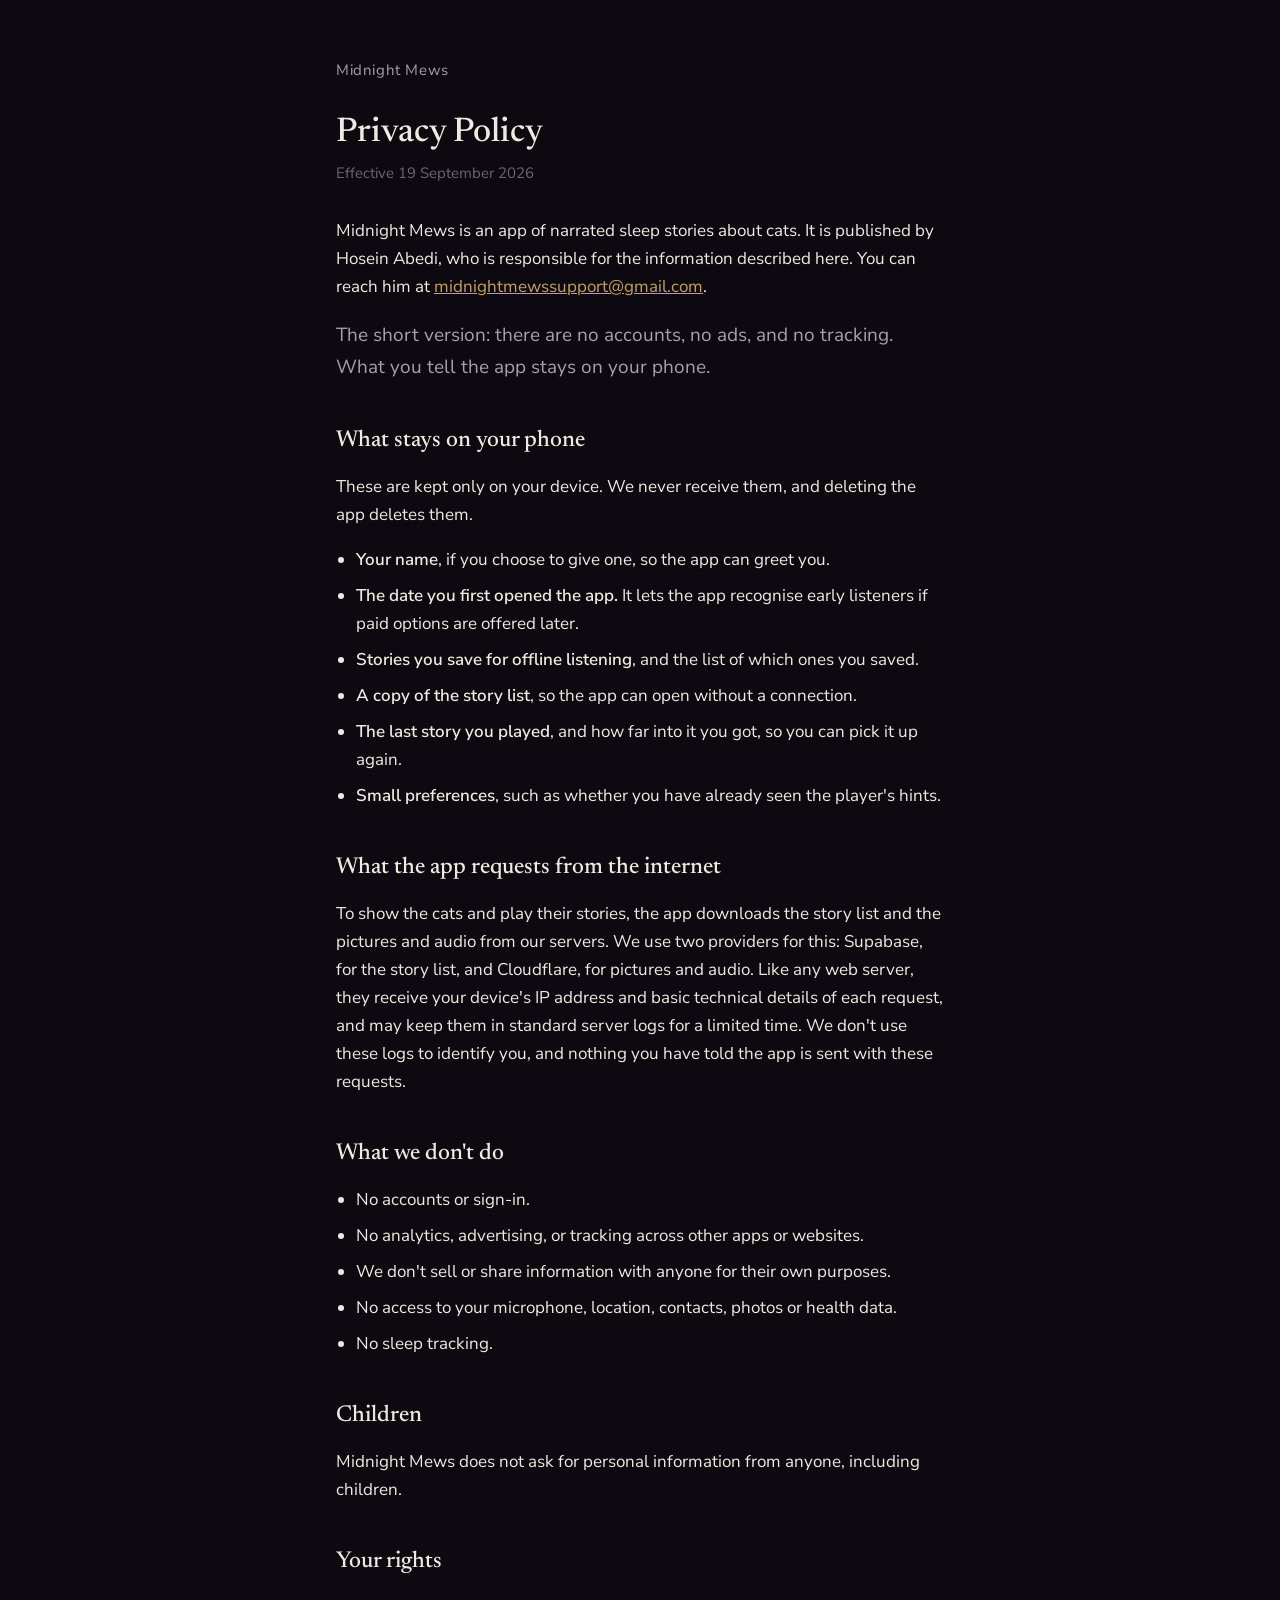
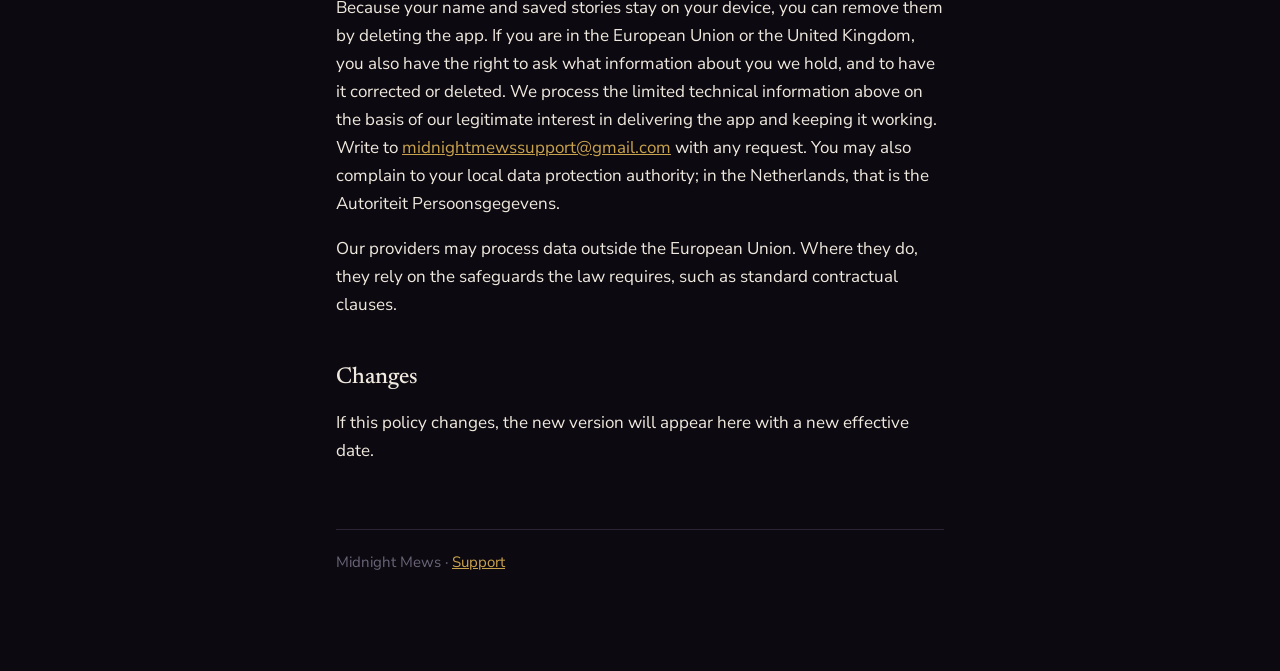
==== privacy/index.html @ be52fdb0 "Publish from midnightmeows 26b1bc2" ====
<!doctype html>
<html lang="en">
<head>
<meta charset="utf-8">
<meta name="viewport" content="width=device-width, initial-scale=1">
<title>Privacy Policy · Midnight Mews</title>
<link rel="stylesheet" href="/assets/fonts.css">
<meta name="description" content="What the Midnight Mews app keeps, what it requests, and what it never does.">
<meta name="color-scheme" content="dark">
<style>
  /* Tokens mirror lib/core/theme/colors.dart. Dark only, like the app. */
  :root {
    --bg: #0C0A10; --sheet: #171420; --hairline: #2A2434;
    --text: #F0E9DF; --dim: #A79FB0; --faint: #6B6478; --accent: #C9A24E;
  }
  * { box-sizing: border-box; }
  html { -webkit-text-size-adjust: 100%; }
  body {
    margin: 0; background: var(--bg); color: var(--text);
    font: 400 17px/1.65 "Nunito Sans", system-ui, sans-serif;
  }
  main { max-width: 640px; margin: 0 auto; padding: 56px 16px 96px; }
  .mark { color: var(--dim); text-decoration: none; font-size: 15px; letter-spacing: .04em; }
  h1, h2 { font-family: "Newsreader", Georgia, serif; font-weight: 500; line-height: 1.25; }
  h1 { font-size: 34px; margin: 28px 0 6px; }
  h2 { font-size: 23px; margin: 44px 0 10px; }
  p, li { color: var(--text); }
  .meta { color: var(--faint); font-size: 15px; margin: 0 0 32px; }
  .lede { color: var(--dim); font-size: 19px; }
  ul { padding-left: 20px; }
  li { margin: 8px 0; }
  li strong { font-weight: 600; }
  a { color: var(--accent); }
  footer { margin-top: 64px; padding-top: 20px; border-top: 1px solid var(--hairline); color: var(--faint); font-size: 15px; }
</style>
</head>
<body>
<main>
  <a class="mark" href="/">Midnight Mews</a>
  <h1>Privacy Policy</h1>
  <p class="meta">Effective 19 September 2026</p>

  <p>Midnight Mews is an app of narrated sleep stories about cats. It is published by Hosein Abedi, who is responsible for the information described here. You can reach him at <a href="mailto:midnightmewssupport@gmail.com">midnightmewssupport@gmail.com</a>.</p>
  <p class="lede">The short version: there are no accounts, no ads, and no tracking. What you tell the app stays on your phone.</p>

  <h2>What stays on your phone</h2>
  <p>These are kept only on your device. We never receive them, and deleting the app deletes them.</p>
  <ul>
    <li><strong>Your name</strong>, if you choose to give one, so the app can greet you.</li>
    <li><strong>The date you first opened the app.</strong> It lets the app recognise early listeners if paid options are offered later.</li>
    <li><strong>Stories you save for offline listening</strong>, and the list of which ones you saved.</li>
    <li><strong>A copy of the story list</strong>, so the app can open without a connection.</li>
    <li><strong>The last story you played</strong>, and how far into it you got, so you can pick it up again.</li>
    <li><strong>Small preferences</strong>, such as whether you have already seen the player's hints.</li>
  </ul>

  <h2>What the app requests from the internet</h2>
  <p>To show the cats and play their stories, the app downloads the story list and the pictures and audio from our servers. We use two providers for this: Supabase, for the story list, and Cloudflare, for pictures and audio. Like any web server, they receive your device's IP address and basic technical details of each request, and may keep them in standard server logs for a limited time. We don't use these logs to identify you, and nothing you have told the app is sent with these requests.</p>

  <h2>What we don't do</h2>
  <ul>
    <li>No accounts or sign-in.</li>
    <li>No analytics, advertising, or tracking across other apps or websites.</li>
    <li>We don't sell or share information with anyone for their own purposes.</li>
    <li>No access to your microphone, location, contacts, photos or health data.</li>
    <li>No sleep tracking.</li>
  </ul>

  <h2>Children</h2>
  <p>Midnight Mews does not ask for personal information from anyone, including children.</p>

  <h2>Your rights</h2>
  <p>Because your name and saved stories stay on your device, you can remove them by deleting the app. If you are in the European Union or the United Kingdom, you also have the right to ask what information about you we hold, and to have it corrected or deleted. We process the limited technical information above on the basis of our legitimate interest in delivering the app and keeping it working. Write to <a href="mailto:midnightmewssupport@gmail.com">midnightmewssupport@gmail.com</a> with any request. You may also complain to your local data protection authority; in the Netherlands, that is the Autoriteit Persoonsgegevens.</p>
  <p>Our providers may process data outside the European Union. Where they do, they rely on the safeguards the law requires, such as standard contractual clauses.</p>

  <h2>Changes</h2>
  <p>If this policy changes, the new version will appear here with a new effective date.</p>

  <footer>Midnight Mews · <a href="/support/">Support</a></footer>
</main>
</body>
</html>
---- assets/fonts.css ----
/* Self-hosted fonts for the support and privacy pages on midnightmeows.app.
   publish-site.sh swaps the Google Fonts link for this file, so the domain
   makes no third-party requests. */
@font-face {
  font-family: "Newsreader"; src: url("fonts/Newsreader.woff2") format("woff2");
  font-weight: 200 800; font-style: normal; font-display: swap;
}
@font-face {
  font-family: "Nunito Sans"; src: url("fonts/NunitoSans.woff2") format("woff2");
  font-weight: 200 1000; font-style: normal; font-display: swap;
}
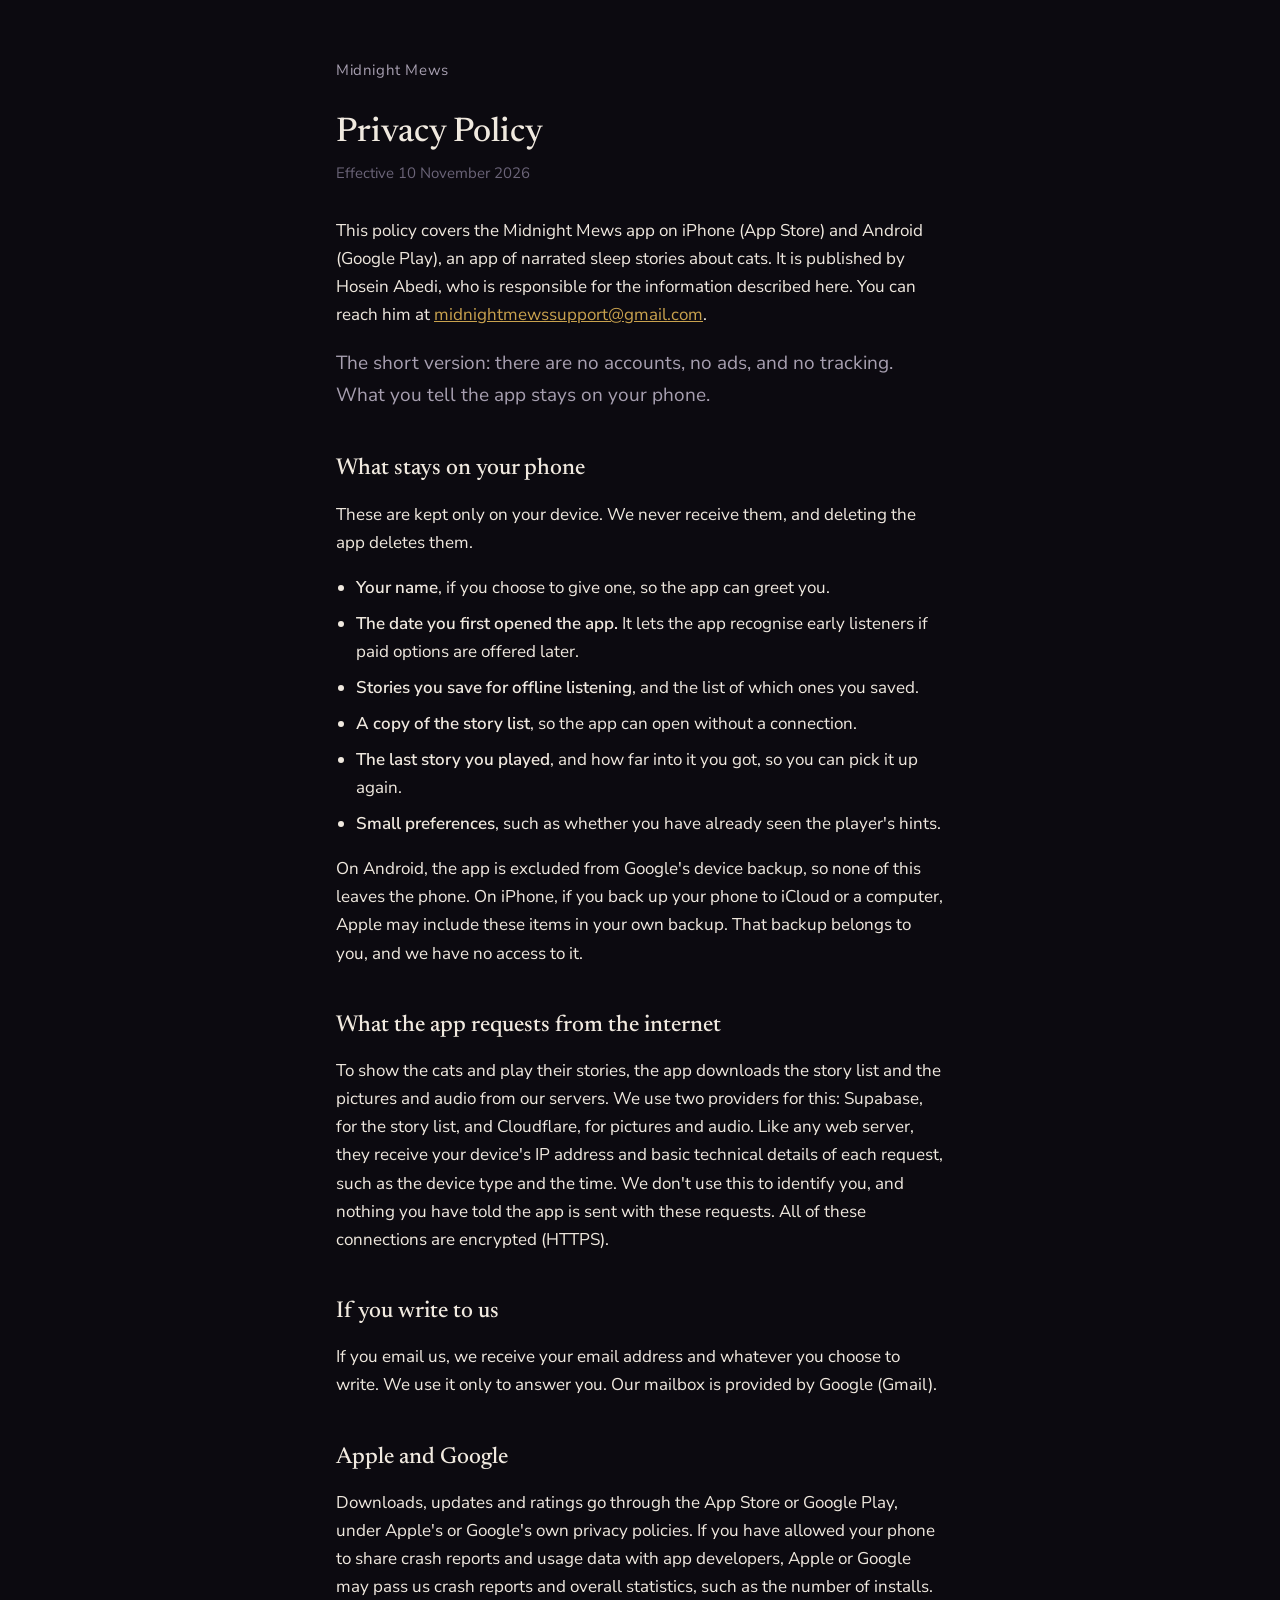
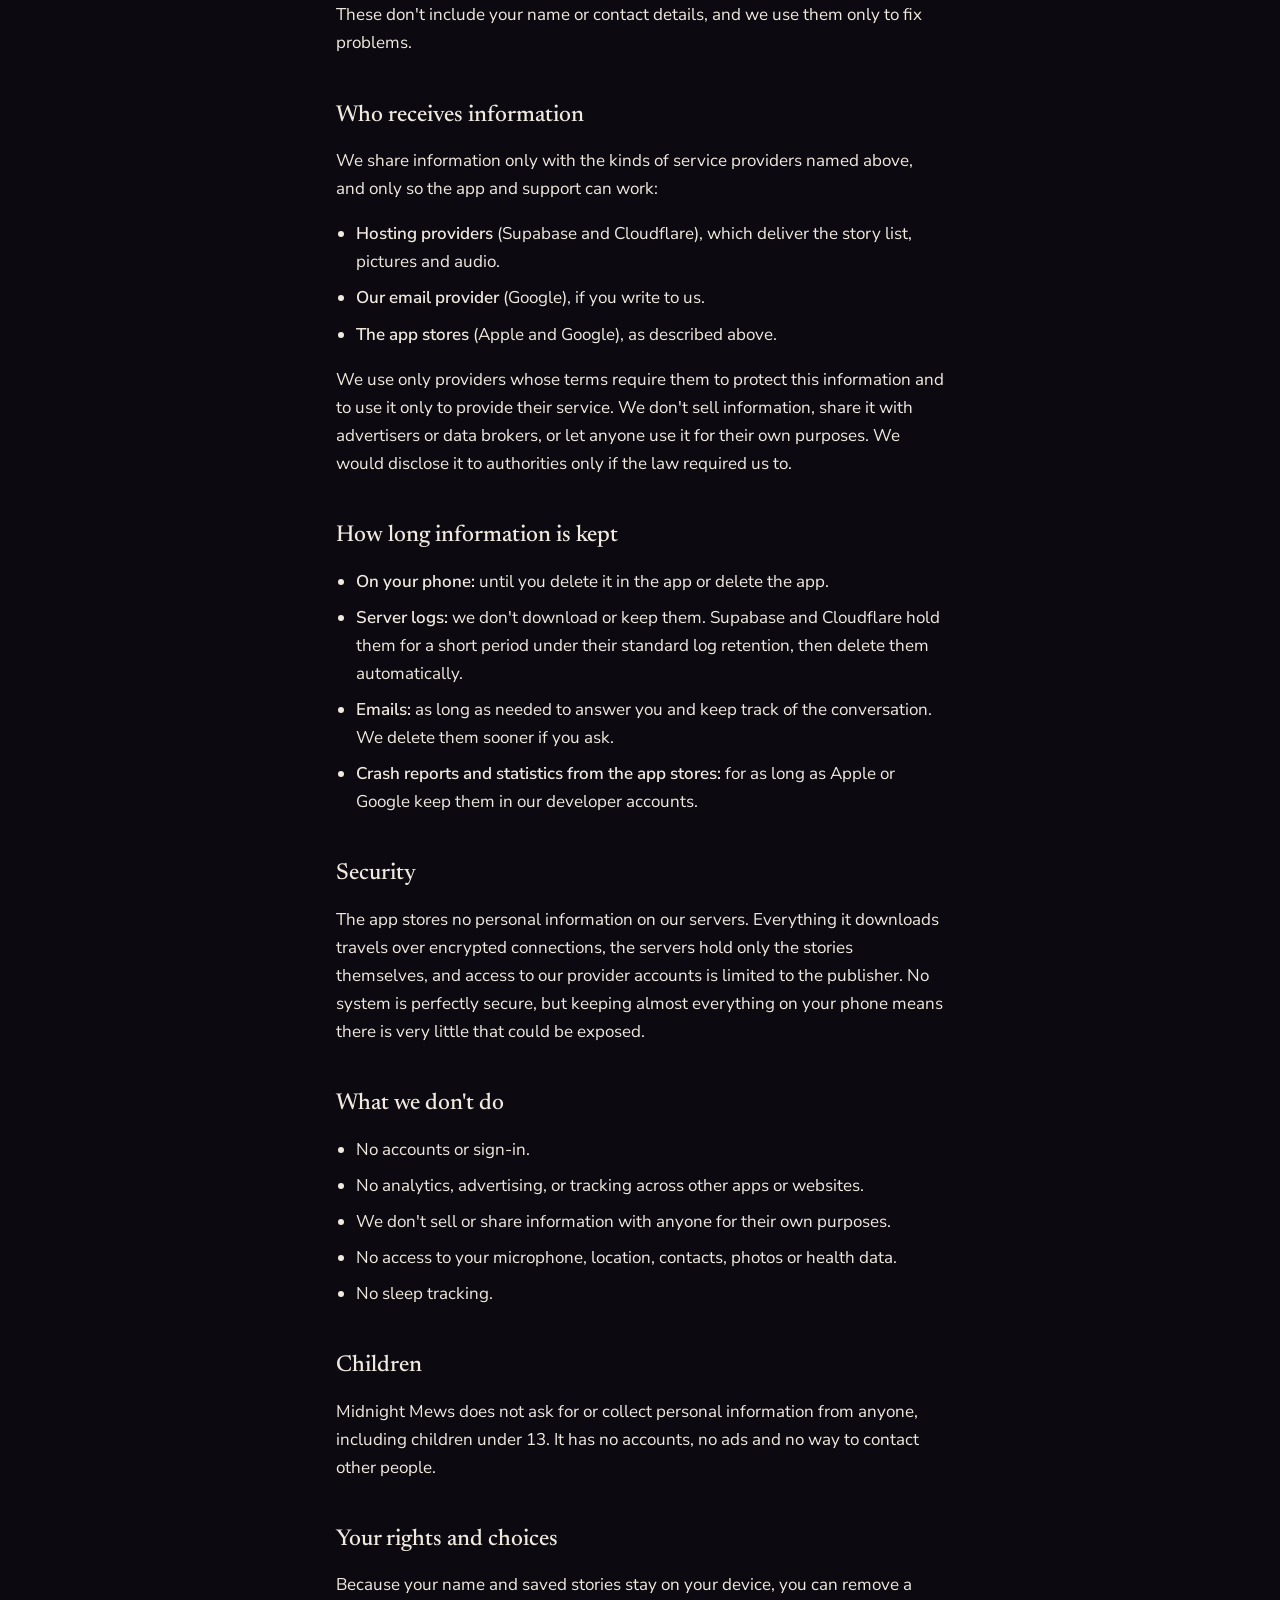
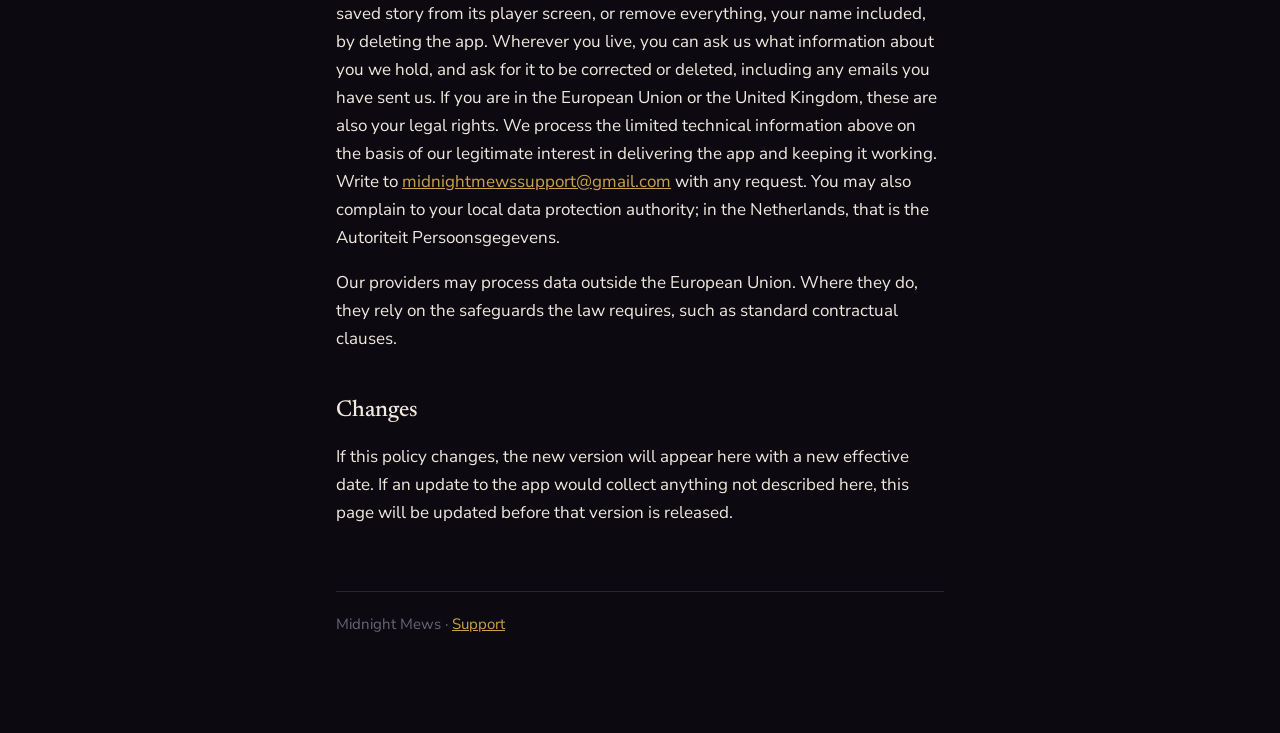
==== commit c48eb32f: "Publish from midnightmeows 15aded6" ====
--- a/privacy/index.html
+++ b/privacy/index.html
@@ -38,9 +38,9 @@
 <main>
   <a class="mark" href="/">Midnight Mews</a>
   <h1>Privacy Policy</h1>
-  <p class="meta">Effective 19 September 2026</p>
+  <p class="meta">Effective 10 November 2026</p>
 
-  <p>Midnight Mews is an app of narrated sleep stories about cats. It is published by Hosein Abedi, who is responsible for the information described here. You can reach him at <a href="mailto:midnightmewssupport@gmail.com">midnightmewssupport@gmail.com</a>.</p>
+  <p>This policy covers the Midnight Mews app on iPhone (App Store) and Android (Google Play), an app of narrated sleep stories about cats. It is published by Hosein Abedi, who is responsible for the information described here. You can reach him at <a href="mailto:midnightmewssupport@gmail.com">midnightmewssupport@gmail.com</a>.</p>
   <p class="lede">The short version: there are no accounts, no ads, and no tracking. What you tell the app stays on your phone.</p>
 
   <h2>What stays on your phone</h2>
@@ -53,9 +53,36 @@
     <li><strong>The last story you played</strong>, and how far into it you got, so you can pick it up again.</li>
     <li><strong>Small preferences</strong>, such as whether you have already seen the player's hints.</li>
   </ul>
+  <p>On Android, the app is excluded from Google's device backup, so none of this leaves the phone. On iPhone, if you back up your phone to iCloud or a computer, Apple may include these items in your own backup. That backup belongs to you, and we have no access to it.</p>
 
   <h2>What the app requests from the internet</h2>
-  <p>To show the cats and play their stories, the app downloads the story list and the pictures and audio from our servers. We use two providers for this: Supabase, for the story list, and Cloudflare, for pictures and audio. Like any web server, they receive your device's IP address and basic technical details of each request, and may keep them in standard server logs for a limited time. We don't use these logs to identify you, and nothing you have told the app is sent with these requests.</p>
+  <p>To show the cats and play their stories, the app downloads the story list and the pictures and audio from our servers. We use two providers for this: Supabase, for the story list, and Cloudflare, for pictures and audio. Like any web server, they receive your device's IP address and basic technical details of each request, such as the device type and the time. We don't use this to identify you, and nothing you have told the app is sent with these requests. All of these connections are encrypted (HTTPS).</p>
+
+  <h2>If you write to us</h2>
+  <p>If you email us, we receive your email address and whatever you choose to write. We use it only to answer you. Our mailbox is provided by Google (Gmail).</p>
+
+  <h2>Apple and Google</h2>
+  <p>Downloads, updates and ratings go through the App Store or Google Play, under Apple's or Google's own privacy policies. If you have allowed your phone to share crash reports and usage data with app developers, Apple or Google may pass us crash reports and overall statistics, such as the number of installs. These don't include your name or contact details, and we use them only to fix problems.</p>
+
+  <h2>Who receives information</h2>
+  <p>We share information only with the kinds of service providers named above, and only so the app and support can work:</p>
+  <ul>
+    <li><strong>Hosting providers</strong> (Supabase and Cloudflare), which deliver the story list, pictures and audio.</li>
+    <li><strong>Our email provider</strong> (Google), if you write to us.</li>
+    <li><strong>The app stores</strong> (Apple and Google), as described above.</li>
+  </ul>
+  <p>We use only providers whose terms require them to protect this information and to use it only to provide their service. We don't sell information, share it with advertisers or data brokers, or let anyone use it for their own purposes. We would disclose it to authorities only if the law required us to.</p>
+
+  <h2>How long information is kept</h2>
+  <ul>
+    <li><strong>On your phone:</strong> until you delete it in the app or delete the app.</li>
+    <li><strong>Server logs:</strong> we don't download or keep them. Supabase and Cloudflare hold them for a short period under their standard log retention, then delete them automatically.</li>
+    <li><strong>Emails:</strong> as long as needed to answer you and keep track of the conversation. We delete them sooner if you ask.</li>
+    <li><strong>Crash reports and statistics from the app stores:</strong> for as long as Apple or Google keep them in our developer accounts.</li>
+  </ul>
+
+  <h2>Security</h2>
+  <p>The app stores no personal information on our servers. Everything it downloads travels over encrypted connections, the servers hold only the stories themselves, and access to our provider accounts is limited to the publisher. No system is perfectly secure, but keeping almost everything on your phone means there is very little that could be exposed.</p>
 
   <h2>What we don't do</h2>
   <ul>
@@ -67,14 +94,14 @@
   </ul>
 
   <h2>Children</h2>
-  <p>Midnight Mews does not ask for personal information from anyone, including children.</p>
+  <p>Midnight Mews does not ask for or collect personal information from anyone, including children under 13. It has no accounts, no ads and no way to contact other people.</p>
 
-  <h2>Your rights</h2>
-  <p>Because your name and saved stories stay on your device, you can remove them by deleting the app. If you are in the European Union or the United Kingdom, you also have the right to ask what information about you we hold, and to have it corrected or deleted. We process the limited technical information above on the basis of our legitimate interest in delivering the app and keeping it working. Write to <a href="mailto:midnightmewssupport@gmail.com">midnightmewssupport@gmail.com</a> with any request. You may also complain to your local data protection authority; in the Netherlands, that is the Autoriteit Persoonsgegevens.</p>
+  <h2>Your rights and choices</h2>
+  <p>Because your name and saved stories stay on your device, you can remove a saved story from its player screen, or remove everything, your name included, by deleting the app. Wherever you live, you can ask us what information about you we hold, and ask for it to be corrected or deleted, including any emails you have sent us. If you are in the European Union or the United Kingdom, these are also your legal rights. We process the limited technical information above on the basis of our legitimate interest in delivering the app and keeping it working. Write to <a href="mailto:midnightmewssupport@gmail.com">midnightmewssupport@gmail.com</a> with any request. You may also complain to your local data protection authority; in the Netherlands, that is the Autoriteit Persoonsgegevens.</p>
   <p>Our providers may process data outside the European Union. Where they do, they rely on the safeguards the law requires, such as standard contractual clauses.</p>
 
   <h2>Changes</h2>
-  <p>If this policy changes, the new version will appear here with a new effective date.</p>
+  <p>If this policy changes, the new version will appear here with a new effective date. If an update to the app would collect anything not described here, this page will be updated before that version is released.</p>
 
   <footer>Midnight Mews · <a href="/support/">Support</a></footer>
 </main>
